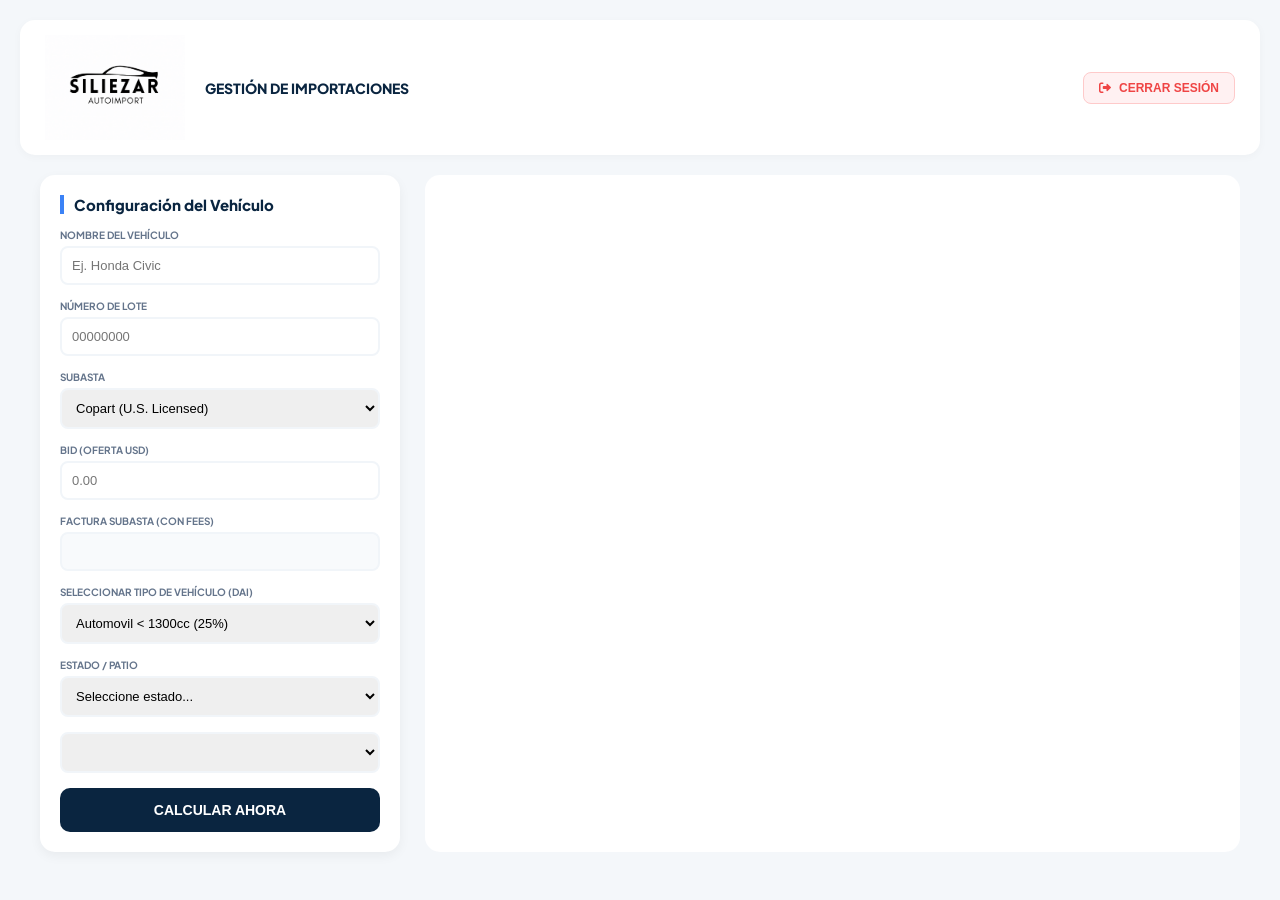
==== index.html @ 9f619083 "Add files via upload" ====
<!DOCTYPE html>
<html lang="es">
<head>
    <meta charset="UTF-8">
    <meta name="viewport" content="width=device-width, initial-scale=1.0">
    <title>Siliezar AutoImport | Sistema Pro</title>
    <link rel="stylesheet" href="https://cdnjs.cloudflare.com/ajax/libs/font-awesome/6.0.0/css/all.min.css">
    <link href="https://fonts.googleapis.com/css2?family=Plus+Jakarta+Sans:wght@400;600;700;800&display=swap" rel="stylesheet">
    
    <style>
        :root {
            --blue-larios: #0f4c81;
            --blue-dark: #0a2540;
            --accent: #3b82f6;
            --success: #2ecc71;
            --danger: #ef4444;
            --text-main: #1e293b;
            --bg-light: #f4f7fa;
        }

        body {
            font-family: 'Plus Jakarta Sans', sans-serif;
            background-color: var(--bg-light);
            color: var(--text-main);
            margin: 0; padding: 20px; font-size: 13px;
        }

        header {
            display: flex; justify-content: space-between; align-items: center;
            max-width: 1200px; margin: 0 auto 20px;
            background: white; padding: 15px 25px; border-radius: 15px;
            box-shadow: 0 2px 10px rgba(0,0,0,0.03);
        }
        
        .header-left { display: flex; align-items: center; gap: 20px; }
        .logo-img { width: 140px; }

        .btn-logout {
            background: #fff1f2; color: var(--danger); border: 1px solid #fecaca;
            padding: 8px 15px; border-radius: 8px; font-weight: 700;
            cursor: pointer; display: flex; align-items: center; gap: 8px;
            transition: all 0.3s; font-size: 12px;
        }
        .btn-logout:hover { background: var(--danger); color: white; }

        .main-layout {
            display: grid; grid-template-columns: 360px 1fr; gap: 25px;
            max-width: 1200px; margin: 0 auto;
        }

        .card {
            background: white; padding: 20px; border-radius: 15px;
            box-shadow: 0 4px 12px rgba(0,0,0,0.05);
        }

        .card-title {
            font-size: 15px; font-weight: 800; margin-bottom: 15px;
            color: var(--blue-dark); border-left: 4px solid var(--accent); padding-left: 10px;
        }

        label { font-weight: 700; font-size: 10px; color: #64748b; text-transform: uppercase; display: block; margin-bottom: 5px; }
        input, select {
            width: 100%; padding: 10px; margin-bottom: 15px;
            border: 2px solid #f1f5f9; border-radius: 8px; font-size: 13px;
            box-sizing: border-box; transition: 0.3s;
        }

        .btn-calc {
            width: 100%; background: var(--blue-dark); color: white; border: none;
            padding: 14px; border-radius: 10px; font-weight: 700; cursor: pointer; font-size: 14px;
        }

        .btn-pdf {
            width: 100%; background: white; border: 2px solid var(--accent);
            color: var(--accent); padding: 12px; border-radius: 10px;
            margin-top: 10px; font-weight: 700; display: none; cursor: pointer;
        }

        /* DISEÑO REPORTE PDF */
        #area-impresion { background: white; padding: 30px; border-radius: 15px; min-height: 600px; }
        .report-header { display: none; border-bottom: 2px solid var(--blue-dark); padding-bottom: 15px; margin-bottom: 20px; }
        
        .meta-grid {
            display: none; grid-template-columns: repeat(3, 1fr);
            background: #f8fafc; padding: 15px; border-radius: 10px;
            border: 1px solid #e2e8f0; margin-bottom: 20px;
        }
        .meta-item b { font-size: 9px; color: #64748b; text-transform: uppercase; display: block; }
        .meta-item span { font-weight: 700; color: var(--blue-dark); font-size: 14px; }

        .result-container { display: flex; gap: 20px; }

        .opt-card {
            flex: 1; border: 1px solid #e2e8f0; border-radius: 15px;
            overflow: hidden; background: white; display: flex; flex-direction: column;
        }
        .opt-header { background: var(--blue-dark); color: white; text-align: center; padding: 10px; font-weight: 800; font-size: 11px; }
        .opt-header.blue { background: var(--blue-larios); }

        .opt-cif { text-align: center; padding: 15px 5px; border-bottom: 1px solid #f1f5f9; }
        .opt-cif b { font-size: 26px; color: var(--blue-dark); display: block; margin-top: 5px; }

        .cat-tag { 
            font-size: 10px; font-weight: 800; color: #64748b; padding: 8px 15px; 
            background: #f1f5f9; text-transform: uppercase; display: flex; align-items: center; gap: 8px;
        }
        .item-row { display: flex; justify-content: space-between; padding: 6px 15px; border-bottom: 1px solid #f8fafc; font-size: 12px; }

        .total-section { 
            background: #f8fafc; padding: 20px 10px; text-align: center; margin-top: auto;
            border-top: 1px dashed #cbd5e1;
        }
        .total-value { color: var(--success); font-size: 32px; font-weight: 800; margin: 0; }

        .disclaimer { display: none; font-size: 10px; color: #64748b; text-align: center; margin-top: 25px; border-top: 1px solid #e2e8f0; padding-top: 15px; }

        @media print {
            header, .ui-input-section, .btn-pdf { display: none !important; }
            body { padding: 0; background: white !important; }
            .main-layout { display: block !important; }
            #area-impresion { padding: 0; border-radius: 0; box-shadow: none; }
            .report-header, .meta-grid, .disclaimer { display: grid !important; }
            .report-header { display: flex !important; justify-content: space-between; align-items: center; }
            .result-container { display: flex !important; flex-direction: row !important; gap: 15px; }
            .opt-card { border: 1px solid #cbd5e1 !important; height: auto !important; }
            .total-section { background: #f8fafc !important; -webkit-print-color-adjust: exact; }
        }
    </style>
</head>
<body>

    <header>
        <div class="header-left">
            <img src="imagenes/logo.png" class="logo-img">
            <div style="font-weight: 800; color: var(--blue-dark); font-size: 14px;">GESTIÓN DE IMPORTACIONES</div>
        </div>
        <button class="btn-logout" onclick="cerrarSesion()">
            <i class="fas fa-sign-out-alt"></i> CERRAR SESIÓN
        </button>
    </header>

    <div class="main-layout">
        <div class="ui-input-section">
            <div class="card">
                <div class="card-title">Configuración del Vehículo</div>
                
                <label>Nombre del Vehículo</label>
                <input type="text" id="vehiculo" placeholder="Ej. Honda Civic">

                <label>Número de Lote</label>
                <input type="text" id="lote" placeholder="00000000">

                <label>Subasta</label>
                <select id="casa_subasta" onchange="calcularFacturaAutomatica()">
                    <option value="iaai">IAAI</option>
                    <option value="copart" selected>Copart (U.S. Licensed)</option>
                </select>

                <label>Bid (Oferta USD)</label>
                <input type="number" id="bid_subasta" oninput="calcularFacturaAutomatica()" placeholder="0.00">

                <label>Factura Subasta (Con Fees)</label>
                <input type="number" id="factura" readonly style="background: #f8fafc; font-weight: 700; color: var(--accent);">

                <!-- SELECTOR CORREGIDO SEGÚN TU IMAGEN -->
                <label>Seleccionar Tipo de Vehículo (DAI)</label>
                <select id="tipo_dai">
                    <option value="0.25">Automovil < 1300cc (25%)</option>
                    <option value="0.25">Automovil > 1300cc (25%)</option>
                    <option value="0.30">Automovil > 2000cc (30%)</option>
                    <option value="0.30">Automovil > 2000cc AWD (30%)</option>
                    <option value="0.05">Pickups (5%)</option>
                    <option value="0.30">Vehiculo 4x4 (30%)</option>
                    <option value="0.01">Camiones 4-20T (1%)</option>
                    <option value="0.15">Moto < 250cc (15%)</option>
                    <option value="0.15">Moto > 250cc (15%)</option>
                </select>

                <label>Estado / Patio</label>
                <select id="estado" onchange="cargarPatios()"><option value="">Seleccione estado...</option></select>
                <select id="patio"></select>

                <button class="btn-calc" onclick="generarReporte()">CALCULAR AHORA</button>
                <button id="btnPdf" class="btn-pdf" onclick="window.print()">
                    <i class="fas fa-file-pdf"></i> GENERAR PDF
                </button>
            </div>
        </div>

        <div id="area-impresion">
            <div class="report-header">
                <div>
                    <h2 style="margin:0; color:var(--blue-dark);">PRESUPUESTO DE IMPORTACIÓN</h2>
                    <span style="color:var(--accent); font-weight:800;">Siliezar AutoImport El Salvador</span>
                </div>
                <img src="imagenes/logo.png" style="width:120px;">
            </div>

            <div id="meta-info" class="meta-grid">
                <div class="meta-item"><b>Vehículo</b><span id="res-vehiculo"></span></div>
                <div class="meta-item"><b>Lote</b><span id="res-lote"></span></div>
                <div class="meta-item"><b>Fecha</b><span id="res-fecha"></span></div>
            </div>

            <div id="pdf-columnas" class="result-container"></div>

            <div id="disclaimer-text" class="disclaimer">
                * Los cálculos son proyecciones sujetas a cambios en aduana.
            </div>
        </div>
    </div>

    <script src="iaa.js"></script>
    <script src="copart.js"></script>
    <script src="matus.js"></script>
    <script src="ptp.js"></script>

    <script>
        function cerrarSesion() {
            if(confirm("¿Cerrar sesión?")) {
                localStorage.clear();
                sessionStorage.clear();
                window.location.href = "login.html"; 
            }
        }

        function calcularFacturaAutomatica() {
            const bidVal = parseFloat(document.getElementById("bid_subasta").value);
            const casa = document.getElementById("casa_subasta").value;
            const inputFactura = document.getElementById("factura");
            if (!isNaN(bidVal) && bidVal > 0) {
                let fees = (casa === "iaai") ? calcularFeesIAA(bidVal) : calcularFeesCopart(bidVal);
                inputFactura.value = (bidVal + fees).toFixed(2);
            } else { inputFactura.value = ""; }
        }

        window.onload = function() {
            const sEstado = document.getElementById("estado");
            if (typeof gruasMatus !== 'undefined') {
                Object.keys(gruasMatus).sort().forEach(est => {
                    const opt = document.createElement("option");
                    opt.value = est; opt.textContent = est.replace(/_/g, " ");
                    sEstado.appendChild(opt);
                });
            }
        };

        function cargarPatios() {
            const est = document.getElementById("estado").value;
            const sPatio = document.getElementById("patio");
            sPatio.innerHTML = "";
            if (gruasMatus[est]) {
                gruasMatus[est].forEach(p => {
                    const opt = document.createElement("option");
                    opt.value = p.precio; opt.textContent = p.ciudad;
                    sPatio.appendChild(opt);
                });
            }
        }

        function generarReporte() {
            const facturaVal = parseFloat(document.getElementById("factura").value) || 0;
            const gruaVal = parseFloat(document.getElementById("patio").value) || 0;
            const daiPorc = parseFloat(document.getElementById("tipo_dai").value);
            
            if (facturaVal <= 0) return alert("Ingrese el BID para continuar.");

            const flete = 955.00;
            const tramitador = 100.00;
            const docBL = 20.00;
            const pagoPuerto = 43.00;

            const valorCIF = facturaVal + flete + gruaVal; 
            const dai = valorCIF * daiPorc;
            const iva = (valorCIF + dai) * 0.13;
            const matricula = valorCIF * 0.057;
            const totalFinal = valorCIF + dai + iva + matricula + tramitador + docBL + pagoPuerto;

            document.getElementById("res-vehiculo").textContent = document.getElementById("vehiculo").value || "Vehículo";
            document.getElementById("res-lote").textContent = document.getElementById("lote").value || "N/A";
            document.getElementById("res-fecha").textContent = new Date().toLocaleDateString();
            document.getElementById("meta-info").style.display = "grid";

            const crearTarjeta = (titulo, color, rec) => `
                <div class="opt-card">
                    <div class="opt-header ${color}">${titulo} ${rec ? '★ RECOMENDADO' : ''}</div>
                    <div class="opt-cif"><span>VALOR CIF ADUANA:</span><b>$${valorCIF.toLocaleString(undefined,{minimumFractionDigits:2})}</b></div>
                    <div class="cat-tag"><i class="fas fa-truck"></i> LOGÍSTICA</div>
                    <div class="item-row"><span>Flete Marítimo:</span><b>$${flete.toFixed(2)}</b></div>
                    <div class="item-row"><span>Grúa Interna:</span><b>$${gruaVal.toFixed(2)}</b></div>
                    <div class="cat-tag"><i class="fas fa-university"></i> IMPUESTOS ADUANA</div>
                    <div class="item-row"><span>DAI (${(daiPorc*100).toFixed(0)}%):</span><b>$${dai.toFixed(2)}</b></div>
                    <div class="item-row"><span>IVA (13%):</span><b>$${iva.toFixed(2)}</b></div>
                    <div class="item-row"><span>Matrícula (5.7%):</span><b>$${matricula.toFixed(2)}</b></div>
                    <div class="cat-tag"><i class="fas fa-wallet"></i> OTROS GASTOS</div>
                    <div class="item-row"><span>Tramitador:</span><b>$${tramitador.toFixed(2)}</b></div>
                    <div class="item-row"><span>Documentación BL:</span><b>$${docBL.toFixed(2)}</b></div>
                    <div class="item-row"><span>Pago Puerto (PE):</span><b>$${pagoPuerto.toFixed(2)}</b></div>
                    <div class="total-section">
                        <span style="font-size:9px; font-weight:800; color:#64748b;">TOTAL PUESTO EN ADUANA</span>
                        <h2 class="total-value">$${totalFinal.toLocaleString(undefined,{minimumFractionDigits:2})}</h2>
                    </div>
                </div>`;

            document.getElementById("pdf-columnas").innerHTML = crearTarjeta("OPCIÓN A", "", true) + crearTarjeta("OPCIÓN B", "blue", false);
            document.getElementById("btnPdf").style.display = "block";
            document.getElementById("disclaimer-text").style.display = "block";
        }
    </script>
</body>
</html>
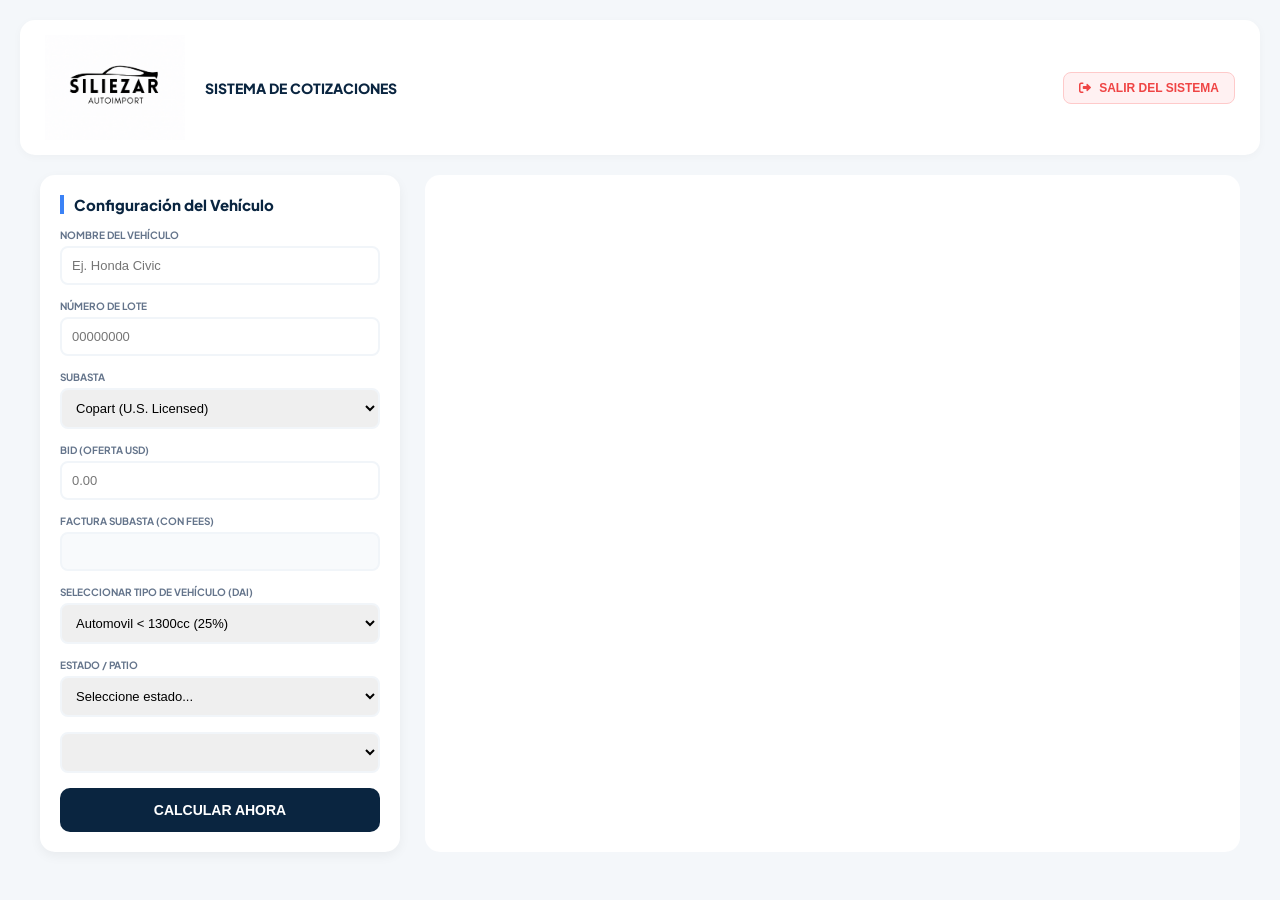
==== commit aa149539: "Add files via upload" ====
--- a/index.html
+++ b/index.html
@@ -1,311 +1,326 @@
-<!DOCTYPE html>
-<html lang="es">
-<head>
-    <meta charset="UTF-8">
-    <meta name="viewport" content="width=device-width, initial-scale=1.0">
-    <title>Siliezar AutoImport | Sistema Pro</title>
-    <link rel="stylesheet" href="https://cdnjs.cloudflare.com/ajax/libs/font-awesome/6.0.0/css/all.min.css">
-    <link href="https://fonts.googleapis.com/css2?family=Plus+Jakarta+Sans:wght@400;600;700;800&display=swap" rel="stylesheet">
-    
-    <style>
-        :root {
-            --blue-larios: #0f4c81;
-            --blue-dark: #0a2540;
-            --accent: #3b82f6;
-            --success: #2ecc71;
-            --danger: #ef4444;
-            --text-main: #1e293b;
-            --bg-light: #f4f7fa;
-        }
-
-        body {
-            font-family: 'Plus Jakarta Sans', sans-serif;
-            background-color: var(--bg-light);
-            color: var(--text-main);
-            margin: 0; padding: 20px; font-size: 13px;
-        }
-
-        header {
-            display: flex; justify-content: space-between; align-items: center;
-            max-width: 1200px; margin: 0 auto 20px;
-            background: white; padding: 15px 25px; border-radius: 15px;
-            box-shadow: 0 2px 10px rgba(0,0,0,0.03);
-        }
+    <!DOCTYPE html>
+    <html lang="es">
+    <head>
+        <meta charset="UTF-8">
+        <meta name="viewport" content="width=device-width, initial-scale=1.0">
+        <title>Siliezar AutoImport | Sistema Pro</title>
+        <link rel="stylesheet" href="https://cdnjs.cloudflare.com/ajax/libs/font-awesome/6.0.0/css/all.min.css">
+        <link href="https://fonts.googleapis.com/css2?family=Plus+Jakarta+Sans:wght@400;600;700;800&display=swap" rel="stylesheet">
         
-        .header-left { display: flex; align-items: center; gap: 20px; }
-        .logo-img { width: 140px; }
-
-        .btn-logout {
-            background: #fff1f2; color: var(--danger); border: 1px solid #fecaca;
-            padding: 8px 15px; border-radius: 8px; font-weight: 700;
-            cursor: pointer; display: flex; align-items: center; gap: 8px;
-            transition: all 0.3s; font-size: 12px;
-        }
-        .btn-logout:hover { background: var(--danger); color: white; }
-
-        .main-layout {
-            display: grid; grid-template-columns: 360px 1fr; gap: 25px;
-            max-width: 1200px; margin: 0 auto;
-        }
-
-        .card {
-            background: white; padding: 20px; border-radius: 15px;
-            box-shadow: 0 4px 12px rgba(0,0,0,0.05);
-        }
-
-        .card-title {
-            font-size: 15px; font-weight: 800; margin-bottom: 15px;
-            color: var(--blue-dark); border-left: 4px solid var(--accent); padding-left: 10px;
-        }
-
-        label { font-weight: 700; font-size: 10px; color: #64748b; text-transform: uppercase; display: block; margin-bottom: 5px; }
-        input, select {
-            width: 100%; padding: 10px; margin-bottom: 15px;
-            border: 2px solid #f1f5f9; border-radius: 8px; font-size: 13px;
-            box-sizing: border-box; transition: 0.3s;
-        }
-
-        .btn-calc {
-            width: 100%; background: var(--blue-dark); color: white; border: none;
-            padding: 14px; border-radius: 10px; font-weight: 700; cursor: pointer; font-size: 14px;
-        }
-
-        .btn-pdf {
-            width: 100%; background: white; border: 2px solid var(--accent);
-            color: var(--accent); padding: 12px; border-radius: 10px;
-            margin-top: 10px; font-weight: 700; display: none; cursor: pointer;
-        }
-
-        /* DISEÑO REPORTE PDF */
-        #area-impresion { background: white; padding: 30px; border-radius: 15px; min-height: 600px; }
-        .report-header { display: none; border-bottom: 2px solid var(--blue-dark); padding-bottom: 15px; margin-bottom: 20px; }
-        
-        .meta-grid {
-            display: none; grid-template-columns: repeat(3, 1fr);
-            background: #f8fafc; padding: 15px; border-radius: 10px;
-            border: 1px solid #e2e8f0; margin-bottom: 20px;
-        }
-        .meta-item b { font-size: 9px; color: #64748b; text-transform: uppercase; display: block; }
-        .meta-item span { font-weight: 700; color: var(--blue-dark); font-size: 14px; }
-
-        .result-container { display: flex; gap: 20px; }
-
-        .opt-card {
-            flex: 1; border: 1px solid #e2e8f0; border-radius: 15px;
-            overflow: hidden; background: white; display: flex; flex-direction: column;
-        }
-        .opt-header { background: var(--blue-dark); color: white; text-align: center; padding: 10px; font-weight: 800; font-size: 11px; }
-        .opt-header.blue { background: var(--blue-larios); }
-
-        .opt-cif { text-align: center; padding: 15px 5px; border-bottom: 1px solid #f1f5f9; }
-        .opt-cif b { font-size: 26px; color: var(--blue-dark); display: block; margin-top: 5px; }
-
-        .cat-tag { 
-            font-size: 10px; font-weight: 800; color: #64748b; padding: 8px 15px; 
-            background: #f1f5f9; text-transform: uppercase; display: flex; align-items: center; gap: 8px;
-        }
-        .item-row { display: flex; justify-content: space-between; padding: 6px 15px; border-bottom: 1px solid #f8fafc; font-size: 12px; }
-
-        .total-section { 
-            background: #f8fafc; padding: 20px 10px; text-align: center; margin-top: auto;
-            border-top: 1px dashed #cbd5e1;
-        }
-        .total-value { color: var(--success); font-size: 32px; font-weight: 800; margin: 0; }
-
-        .disclaimer { display: none; font-size: 10px; color: #64748b; text-align: center; margin-top: 25px; border-top: 1px solid #e2e8f0; padding-top: 15px; }
-
-        @media print {
-            header, .ui-input-section, .btn-pdf { display: none !important; }
-            body { padding: 0; background: white !important; }
-            .main-layout { display: block !important; }
-            #area-impresion { padding: 0; border-radius: 0; box-shadow: none; }
-            .report-header, .meta-grid, .disclaimer { display: grid !important; }
-            .report-header { display: flex !important; justify-content: space-between; align-items: center; }
-            .result-container { display: flex !important; flex-direction: row !important; gap: 15px; }
-            .opt-card { border: 1px solid #cbd5e1 !important; height: auto !important; }
-            .total-section { background: #f8fafc !important; -webkit-print-color-adjust: exact; }
-        }
-    </style>
-</head>
-<body>
-
-    <header>
-        <div class="header-left">
-            <img src="imagenes/logo.png" class="logo-img">
-            <div style="font-weight: 800; color: var(--blue-dark); font-size: 14px;">GESTIÓN DE IMPORTACIONES</div>
-        </div>
-        <button class="btn-logout" onclick="cerrarSesion()">
-            <i class="fas fa-sign-out-alt"></i> CERRAR SESIÓN
-        </button>
-    </header>
-
-    <div class="main-layout">
-        <div class="ui-input-section">
-            <div class="card">
-                <div class="card-title">Configuración del Vehículo</div>
-                
-                <label>Nombre del Vehículo</label>
-                <input type="text" id="vehiculo" placeholder="Ej. Honda Civic">
-
-                <label>Número de Lote</label>
-                <input type="text" id="lote" placeholder="00000000">
-
-                <label>Subasta</label>
-                <select id="casa_subasta" onchange="calcularFacturaAutomatica()">
-                    <option value="iaai">IAAI</option>
-                    <option value="copart" selected>Copart (U.S. Licensed)</option>
-                </select>
-
-                <label>Bid (Oferta USD)</label>
-                <input type="number" id="bid_subasta" oninput="calcularFacturaAutomatica()" placeholder="0.00">
-
-                <label>Factura Subasta (Con Fees)</label>
-                <input type="number" id="factura" readonly style="background: #f8fafc; font-weight: 700; color: var(--accent);">
-
-                <!-- SELECTOR CORREGIDO SEGÚN TU IMAGEN -->
-                <label>Seleccionar Tipo de Vehículo (DAI)</label>
-                <select id="tipo_dai">
-                    <option value="0.25">Automovil < 1300cc (25%)</option>
-                    <option value="0.25">Automovil > 1300cc (25%)</option>
-                    <option value="0.30">Automovil > 2000cc (30%)</option>
-                    <option value="0.30">Automovil > 2000cc AWD (30%)</option>
-                    <option value="0.05">Pickups (5%)</option>
-                    <option value="0.30">Vehiculo 4x4 (30%)</option>
-                    <option value="0.01">Camiones 4-20T (1%)</option>
-                    <option value="0.15">Moto < 250cc (15%)</option>
-                    <option value="0.15">Moto > 250cc (15%)</option>
-                </select>
-
-                <label>Estado / Patio</label>
-                <select id="estado" onchange="cargarPatios()"><option value="">Seleccione estado...</option></select>
-                <select id="patio"></select>
-
-                <button class="btn-calc" onclick="generarReporte()">CALCULAR AHORA</button>
-                <button id="btnPdf" class="btn-pdf" onclick="window.print()">
-                    <i class="fas fa-file-pdf"></i> GENERAR PDF
-                </button>
+        <style>
+            :root {
+                --blue-larios: #0f4c81;
+                --blue-dark: #0a2540;
+                --accent: #3b82f6;
+                --success: #2ecc71;
+                --danger: #ef4444;
+                --text-main: #1e293b;
+                --bg-light: #f4f7fa;
+            }
+
+            /* Animación de salida */
+            .fade-out {
+                opacity: 0;
+                transition: opacity 0.5s ease;
+                pointer-events: none;
+            }
+
+            body {
+                font-family: 'Plus Jakarta Sans', sans-serif;
+                background-color: var(--bg-light);
+                color: var(--text-main);
+                margin: 0; padding: 20px; font-size: 13px;
+                opacity: 1;
+                transition: opacity 0.4s ease;
+            }
+
+            header {
+                display: flex; justify-content: space-between; align-items: center;
+                max-width: 1200px; margin: 0 auto 20px;
+                background: white; padding: 15px 25px; border-radius: 15px;
+                box-shadow: 0 2px 10px rgba(0,0,0,0.03);
+            }
+            
+            .header-left { display: flex; align-items: center; gap: 20px; }
+            .logo-img { width: 140px; }
+
+            .btn-logout {
+                background: #fff1f2; color: var(--danger); border: 1px solid #fecaca;
+                padding: 8px 15px; border-radius: 8px; font-weight: 700;
+                cursor: pointer; display: flex; align-items: center; gap: 8px;
+                transition: all 0.3s; font-size: 12px;
+            }
+            .btn-logout:hover { background: var(--danger); color: white; transform: translateY(-1px); }
+
+            .main-layout {
+                display: grid; grid-template-columns: 360px 1fr; gap: 25px;
+                max-width: 1200px; margin: 0 auto;
+            }
+
+            .card {
+                background: white; padding: 20px; border-radius: 15px;
+                box-shadow: 0 4px 12px rgba(0,0,0,0.05);
+            }
+
+            .card-title {
+                font-size: 15px; font-weight: 800; margin-bottom: 15px;
+                color: var(--blue-dark); border-left: 4px solid var(--accent); padding-left: 10px;
+            }
+
+            label { font-weight: 700; font-size: 10px; color: #64748b; text-transform: uppercase; display: block; margin-bottom: 5px; }
+            input, select {
+                width: 100%; padding: 10px; margin-bottom: 15px;
+                border: 2px solid #f1f5f9; border-radius: 8px; font-size: 13px;
+                box-sizing: border-box; transition: 0.3s;
+            }
+
+            .btn-calc {
+                width: 100%; background: var(--blue-dark); color: white; border: none;
+                padding: 14px; border-radius: 10px; font-weight: 700; cursor: pointer; font-size: 14px;
+            }
+
+            .btn-pdf {
+                width: 100%; background: white; border: 2px solid var(--accent);
+                color: var(--accent); padding: 12px; border-radius: 10px;
+                margin-top: 10px; font-weight: 700; display: none; cursor: pointer;
+            }
+
+            /* DISEÑO REPORTE PDF */
+            #area-impresion { background: white; padding: 30px; border-radius: 15px; min-height: 600px; }
+            .report-header { display: none; border-bottom: 2px solid var(--blue-dark); padding-bottom: 15px; margin-bottom: 20px; }
+            
+            .meta-grid {
+                display: none; grid-template-columns: repeat(3, 1fr);
+                background: #f8fafc; padding: 15px; border-radius: 10px;
+                border: 1px solid #e2e8f0; margin-bottom: 20px;
+            }
+            .meta-item b { font-size: 9px; color: #64748b; text-transform: uppercase; display: block; }
+            .meta-item span { font-weight: 700; color: var(--blue-dark); font-size: 14px; }
+
+            .result-container { display: flex; gap: 20px; }
+
+            .opt-card {
+                flex: 1; border: 1px solid #e2e8f0; border-radius: 15px;
+                overflow: hidden; background: white; display: flex; flex-direction: column;
+            }
+            .opt-header { background: var(--blue-dark); color: white; text-align: center; padding: 10px; font-weight: 800; font-size: 11px; }
+            .opt-header.blue { background: var(--blue-larios); }
+
+            .opt-cif { text-align: center; padding: 15px 5px; border-bottom: 1px solid #f1f5f9; }
+            .opt-cif b { font-size: 26px; color: var(--blue-dark); display: block; margin-top: 5px; }
+
+            .cat-tag { 
+                font-size: 10px; font-weight: 800; color: #64748b; padding: 8px 15px; 
+                background: #f1f5f9; text-transform: uppercase; display: flex; align-items: center; gap: 8px;
+            }
+            .item-row { display: flex; justify-content: space-between; padding: 6px 15px; border-bottom: 1px solid #f8fafc; font-size: 12px; }
+
+            .total-section { 
+                background: #f8fafc; padding: 20px 10px; text-align: center; margin-top: auto;
+                border-top: 1px dashed #cbd5e1;
+            }
+            .total-value { color: var(--success); font-size: 32px; font-weight: 800; margin: 0; }
+
+            .disclaimer { display: none; font-size: 10px; color: #64748b; text-align: center; margin-top: 25px; border-top: 1px solid #e2e8f0; padding-top: 15px; }
+
+            @media print {
+                header, .ui-input-section, .btn-pdf { display: none !important; }
+                body { padding: 0; background: white !important; }
+                .main-layout { display: block !important; }
+                #area-impresion { padding: 0; border-radius: 0; box-shadow: none; }
+                .report-header, .meta-grid, .disclaimer { display: grid !important; }
+                .report-header { display: flex !important; justify-content: space-between; align-items: center; }
+                .result-container { display: flex !important; flex-direction: row !important; gap: 15px; }
+                .opt-card { border: 1px solid #cbd5e1 !important; height: auto !important; }
+                .total-section { background: #f8fafc !important; -webkit-print-color-adjust: exact; }
+            }
+        </style>
+    </head>
+    <body>
+
+        <header id="main-header">
+            <div class="header-left">
+                <img src="imagenes/logo.png" class="logo-img">
+                <div style="font-weight: 800; color: var(--blue-dark); font-size: 14px;">SISTEMA DE COTIZACIONES</div>
+            </div>
+            <button class="btn-logout" onclick="cerrarSesion()">
+                <i class="fas fa-sign-out-alt"></i> SALIR DEL SISTEMA
+            </button>
+        </header>
+
+        <div class="main-layout" id="main-content">
+            <div class="ui-input-section">
+                <div class="card">
+                    <div class="card-title">Configuración del Vehículo</div>
+                    
+                    <label>Nombre del Vehículo</label>
+                    <input type="text" id="vehiculo" placeholder="Ej. Honda Civic">
+
+                    <label>Número de Lote</label>
+                    <input type="text" id="lote" placeholder="00000000">
+
+                    <label>Subasta</label>
+                    <select id="casa_subasta" onchange="calcularFacturaAutomatica()">
+                        <option value="iaai">IAAI</option>
+                        <option value="copart" selected>Copart (U.S. Licensed)</option>
+                    </select>
+
+                    <label>Bid (Oferta USD)</label>
+                    <input type="number" id="bid_subasta" oninput="calcularFacturaAutomatica()" placeholder="0.00">
+
+                    <label>Factura Subasta (Con Fees)</label>
+                    <input type="number" id="factura" readonly style="background: #f8fafc; font-weight: 700; color: var(--accent);">
+
+                    <label>Seleccionar Tipo de Vehículo (DAI)</label>
+                    <select id="tipo_dai">
+                        <option value="0.25">Automovil < 1300cc (25%)</option>
+                        <option value="0.25">Automovil > 1300cc (25%)</option>
+                        <option value="0.30">Automovil > 2000cc (30%)</option>
+                        <option value="0.30">Automovil > 2000cc AWD (30%)</option>
+                        <option value="0.05">Pickups (5%)</option>
+                        <option value="0.30">Vehiculo 4x4 (30%)</option>
+                        <option value="0.01">Camiones 4-20T (1%)</option>
+                        <option value="0.15">Moto < 250cc (15%)</option>
+                        <option value="0.15">Moto > 250cc (15%)</option>
+                    </select>
+
+                    <label>Estado / Patio</label>
+                    <select id="estado" onchange="cargarPatios()"><option value="">Seleccione estado...</option></select>
+                    <select id="patio"></select>
+
+                    <button class="btn-calc" onclick="generarReporte()">CALCULAR AHORA</button>
+                    <button id="btnPdf" class="btn-pdf" onclick="window.print()">
+                        <i class="fas fa-file-pdf"></i> GENERAR PDF
+                    </button>
+                </div>
+            </div>
+
+            <div id="area-impresion">
+                <div class="report-header">
+                    <div>
+                        <h2 style="margin:0; color:var(--blue-dark);">PRESUPUESTO DE IMPORTACIÓN</h2>
+                        <span style="color:var(--accent); font-weight:800;">Siliezar AutoImport El Salvador</span>
+                    </div>
+                    <img src="imagenes/logo.png" style="width:120px;">
+                </div>
+
+                <div id="meta-info" class="meta-grid">
+                    <div class="meta-item"><b>Vehículo</b><span id="res-vehiculo"></span></div>
+                    <div class="meta-item"><b>Lote</b><span id="res-lote"></span></div>
+                    <div class="meta-item"><b>Fecha</b><span id="res-fecha"></span></div>
+                </div>
+
+                <div id="pdf-columnas" class="result-container"></div>
+
+                <div id="disclaimer-text" class="disclaimer">
+                    * Los cálculos son proyecciones basadas en su imagen de referencia (DAI corregido).
+                </div>
             </div>
         </div>
 
-        <div id="area-impresion">
-            <div class="report-header">
-                <div>
-                    <h2 style="margin:0; color:var(--blue-dark);">PRESUPUESTO DE IMPORTACIÓN</h2>
-                    <span style="color:var(--accent); font-weight:800;">Siliezar AutoImport El Salvador</span>
-                </div>
-                <img src="imagenes/logo.png" style="width:120px;">
-            </div>
-
-            <div id="meta-info" class="meta-grid">
-                <div class="meta-item"><b>Vehículo</b><span id="res-vehiculo"></span></div>
-                <div class="meta-item"><b>Lote</b><span id="res-lote"></span></div>
-                <div class="meta-item"><b>Fecha</b><span id="res-fecha"></span></div>
-            </div>
-
-            <div id="pdf-columnas" class="result-container"></div>
-
-            <div id="disclaimer-text" class="disclaimer">
-                * Los cálculos son proyecciones sujetas a cambios en aduana.
-            </div>
-        </div>
-    </div>
-
-    <script src="iaa.js"></script>
-    <script src="copart.js"></script>
-    <script src="matus.js"></script>
-    <script src="ptp.js"></script>
-
-    <script>
-        function cerrarSesion() {
-            if(confirm("¿Cerrar sesión?")) {
+        <script src="iaa.js"></script>
+        <script src="copart.js"></script>
+        <script src="matus.js"></script>
+        <script src="ptp.js"></script>
+
+        <script>
+            // Función de salida rápida con animación
+            function cerrarSesion() {
+                // 1. Efecto visual de desvanecimiento
+                document.body.classList.add('fade-out');
+
+                // 2. Limpieza de datos
                 localStorage.clear();
                 sessionStorage.clear();
-                window.location.href = "login.html"; 
-            }
-        }
-
-        function calcularFacturaAutomatica() {
-            const bidVal = parseFloat(document.getElementById("bid_subasta").value);
-            const casa = document.getElementById("casa_subasta").value;
-            const inputFactura = document.getElementById("factura");
-            if (!isNaN(bidVal) && bidVal > 0) {
-                let fees = (casa === "iaai") ? calcularFeesIAA(bidVal) : calcularFeesCopart(bidVal);
-                inputFactura.value = (bidVal + fees).toFixed(2);
-            } else { inputFactura.value = ""; }
-        }
-
-        window.onload = function() {
-            const sEstado = document.getElementById("estado");
-            if (typeof gruasMatus !== 'undefined') {
-                Object.keys(gruasMatus).sort().forEach(est => {
-                    const opt = document.createElement("option");
-                    opt.value = est; opt.textContent = est.replace(/_/g, " ");
-                    sEstado.appendChild(opt);
-                });
-            }
-        };
-
-        function cargarPatios() {
-            const est = document.getElementById("estado").value;
-            const sPatio = document.getElementById("patio");
-            sPatio.innerHTML = "";
-            if (gruasMatus[est]) {
-                gruasMatus[est].forEach(p => {
-                    const opt = document.createElement("option");
-                    opt.value = p.precio; opt.textContent = p.ciudad;
-                    sPatio.appendChild(opt);
-                });
-            }
-        }
-
-        function generarReporte() {
-            const facturaVal = parseFloat(document.getElementById("factura").value) || 0;
-            const gruaVal = parseFloat(document.getElementById("patio").value) || 0;
-            const daiPorc = parseFloat(document.getElementById("tipo_dai").value);
-            
-            if (facturaVal <= 0) return alert("Ingrese el BID para continuar.");
-
-            const flete = 955.00;
-            const tramitador = 100.00;
-            const docBL = 20.00;
-            const pagoPuerto = 43.00;
-
-            const valorCIF = facturaVal + flete + gruaVal; 
-            const dai = valorCIF * daiPorc;
-            const iva = (valorCIF + dai) * 0.13;
-            const matricula = valorCIF * 0.057;
-            const totalFinal = valorCIF + dai + iva + matricula + tramitador + docBL + pagoPuerto;
-
-            document.getElementById("res-vehiculo").textContent = document.getElementById("vehiculo").value || "Vehículo";
-            document.getElementById("res-lote").textContent = document.getElementById("lote").value || "N/A";
-            document.getElementById("res-fecha").textContent = new Date().toLocaleDateString();
-            document.getElementById("meta-info").style.display = "grid";
-
-            const crearTarjeta = (titulo, color, rec) => `
-                <div class="opt-card">
-                    <div class="opt-header ${color}">${titulo} ${rec ? '★ RECOMENDADO' : ''}</div>
-                    <div class="opt-cif"><span>VALOR CIF ADUANA:</span><b>$${valorCIF.toLocaleString(undefined,{minimumFractionDigits:2})}</b></div>
-                    <div class="cat-tag"><i class="fas fa-truck"></i> LOGÍSTICA</div>
-                    <div class="item-row"><span>Flete Marítimo:</span><b>$${flete.toFixed(2)}</b></div>
-                    <div class="item-row"><span>Grúa Interna:</span><b>$${gruaVal.toFixed(2)}</b></div>
-                    <div class="cat-tag"><i class="fas fa-university"></i> IMPUESTOS ADUANA</div>
-                    <div class="item-row"><span>DAI (${(daiPorc*100).toFixed(0)}%):</span><b>$${dai.toFixed(2)}</b></div>
-                    <div class="item-row"><span>IVA (13%):</span><b>$${iva.toFixed(2)}</b></div>
-                    <div class="item-row"><span>Matrícula (5.7%):</span><b>$${matricula.toFixed(2)}</b></div>
-                    <div class="cat-tag"><i class="fas fa-wallet"></i> OTROS GASTOS</div>
-                    <div class="item-row"><span>Tramitador:</span><b>$${tramitador.toFixed(2)}</b></div>
-                    <div class="item-row"><span>Documentación BL:</span><b>$${docBL.toFixed(2)}</b></div>
-                    <div class="item-row"><span>Pago Puerto (PE):</span><b>$${pagoPuerto.toFixed(2)}</b></div>
-                    <div class="total-section">
-                        <span style="font-size:9px; font-weight:800; color:#64748b;">TOTAL PUESTO EN ADUANA</span>
-                        <h2 class="total-value">$${totalFinal.toLocaleString(undefined,{minimumFractionDigits:2})}</h2>
-                    </div>
-                </div>`;
-
-            document.getElementById("pdf-columnas").innerHTML = crearTarjeta("OPCIÓN A", "", true) + crearTarjeta("OPCIÓN B", "blue", false);
-            document.getElementById("btnPdf").style.display = "block";
-            document.getElementById("disclaimer-text").style.display = "block";
-        }
-    </script>
-</body>
-</html>+
+                // 3. Redirección tras la animación (500ms)
+                setTimeout(() => {
+                    window.location.href = "login.html"; 
+                }, 500);
+            }
+
+            function calcularFacturaAutomatica() {
+                const bidVal = parseFloat(document.getElementById("bid_subasta").value);
+                const casa = document.getElementById("casa_subasta").value;
+                const inputFactura = document.getElementById("factura");
+                if (!isNaN(bidVal) && bidVal > 0) {
+                    let fees = (casa === "iaai") ? calcularFeesIAA(bidVal) : calcularFeesCopart(bidVal);
+                    inputFactura.value = (bidVal + fees).toFixed(2);
+                } else { inputFactura.value = ""; }
+            }
+
+            window.onload = function() {
+                const sEstado = document.getElementById("estado");
+                if (typeof gruasMatus !== 'undefined') {
+                    Object.keys(gruasMatus).sort().forEach(est => {
+                        const opt = document.createElement("option");
+                        opt.value = est; opt.textContent = est.replace(/_/g, " ");
+                        sEstado.appendChild(opt);
+                    });
+                }
+            };
+
+            function cargarPatios() {
+                const est = document.getElementById("estado").value;
+                const sPatio = document.getElementById("patio");
+                sPatio.innerHTML = "";
+                if (gruasMatus[est]) {
+                    gruasMatus[est].forEach(p => {
+                        const opt = document.createElement("option");
+                        opt.value = p.precio; opt.textContent = p.ciudad;
+                        sPatio.appendChild(opt);
+                    });
+                }
+            }
+
+            function generarReporte() {
+                const facturaVal = parseFloat(document.getElementById("factura").value) || 0;
+                const gruaVal = parseFloat(document.getElementById("patio").value) || 0;
+                const daiPorc = parseFloat(document.getElementById("tipo_dai").value);
+                
+                if (facturaVal <= 0) return alert("Ingrese el BID.");
+
+                const flete = 955.00;
+                const tramitador = 100.00;
+                const docBL = 20.00;
+                const pagoPuerto = 43.00;
+
+                const valorCIF = facturaVal + flete + gruaVal; 
+                const dai = valorCIF * daiPorc;
+                const iva = (valorCIF + dai) * 0.13;
+                const matricula = valorCIF * 0.057;
+                const totalFinal = valorCIF + dai + iva + matricula + tramitador + docBL + pagoPuerto;
+
+                document.getElementById("res-vehiculo").textContent = document.getElementById("vehiculo").value || "Vehículo";
+                document.getElementById("res-lote").textContent = document.getElementById("lote").value || "N/A";
+                document.getElementById("res-fecha").textContent = new Date().toLocaleDateString();
+                document.getElementById("meta-info").style.display = "grid";
+
+                const crearTarjeta = (titulo, color, rec) => `
+                    <div class="opt-card">
+                        <div class="opt-header ${color}">${titulo} ${rec ? '★ RECOMENDADO' : ''}</div>
+                        <div class="opt-cif"><span>VALOR CIF ADUANA:</span><b>$${valorCIF.toLocaleString(undefined,{minimumFractionDigits:2})}</b></div>
+                        <div class="cat-tag"><i class="fas fa-truck"></i> LOGÍSTICA</div>
+                        <div class="item-row"><span>Flete Marítimo:</span><b>$${flete.toFixed(2)}</b></div>
+                        <div class="item-row"><span>Grúa Interna:</span><b>$${gruaVal.toFixed(2)}</b></div>
+                        <div class="cat-tag"><i class="fas fa-university"></i> IMPUESTOS ADUANA</div>
+                        <div class="item-row"><span>DAI (${(daiPorc*100).toFixed(0)}%):</span><b>$${dai.toFixed(2)}</b></div>
+                        <div class="item-row"><span>IVA (13%):</span><b>$${iva.toFixed(2)}</b></div>
+                        <div class="item-row"><span>Matrícula (5.7%):</span><b>$${matricula.toFixed(2)}</b></div>
+                        <div class="cat-tag"><i class="fas fa-wallet"></i> OTROS GASTOS</div>
+                        <div class="item-row"><span>Tramitador:</span><b>$${tramitador.toFixed(2)}</b></div>
+                        <div class="item-row"><span>Documentación BL:</span><b>$${docBL.toFixed(2)}</b></div>
+                        <div class="item-row"><span>Pago Puerto (PE):</span><b>$${pagoPuerto.toFixed(2)}</b></div>
+                        <div class="total-section">
+                            <span style="font-size:9px; font-weight:800; color:#64748b;">TOTAL PUESTO EN ADUANA</span>
+                            <h2 class="total-value">$${totalFinal.toLocaleString(undefined,{minimumFractionDigits:2})}</h2>
+                        </div>
+                    </div>`;
+
+                document.getElementById("pdf-columnas").innerHTML = crearTarjeta("OPCIÓN A", "", true) + crearTarjeta("OPCIÓN B", "blue", false);
+                document.getElementById("btnPdf").style.display = "block";
+                document.getElementById("disclaimer-text").style.display = "block";
+            }
+        </script>
+    </body>
+    </html>
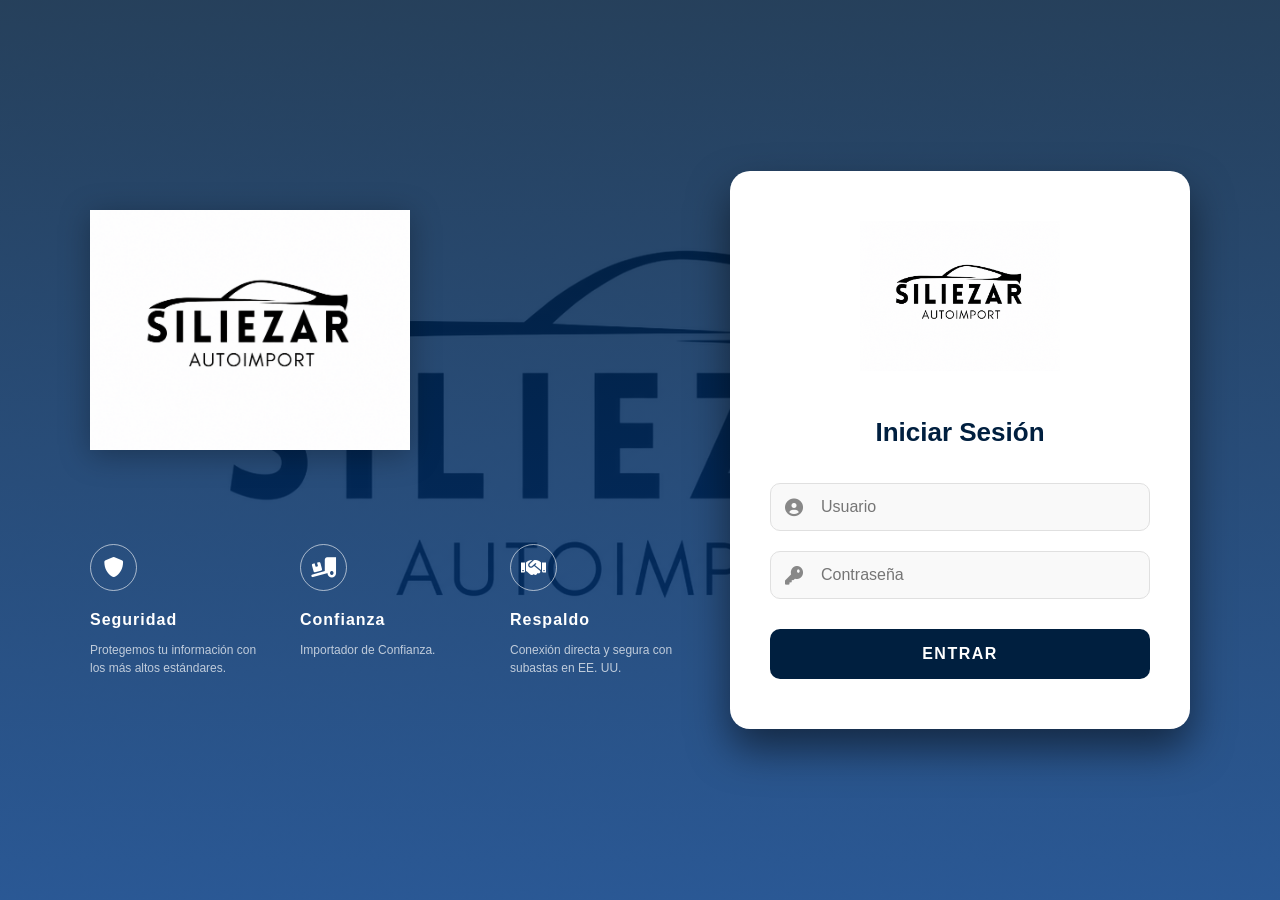
==== commit 366e1854: "Update index.html" ====
--- a/index.html
+++ b/index.html
@@ -1,326 +1,337 @@
-    <!DOCTYPE html>
-    <html lang="es">
-    <head>
-        <meta charset="UTF-8">
-        <meta name="viewport" content="width=device-width, initial-scale=1.0">
-        <title>Siliezar AutoImport | Sistema Pro</title>
-        <link rel="stylesheet" href="https://cdnjs.cloudflare.com/ajax/libs/font-awesome/6.0.0/css/all.min.css">
-        <link href="https://fonts.googleapis.com/css2?family=Plus+Jakarta+Sans:wght@400;600;700;800&display=swap" rel="stylesheet">
+<!DOCTYPE html>
+<html lang="es">
+<head>
+    <!-- EL GUARDIÁN: Bloquea el acceso si no hay sesión activa -->
+    <script>
+        (function() {
+            // Verificamos si existe la llave en localStorage
+            if (localStorage.getItem("sesionActiva") !== "true") {
+                // Si no hay sesión, redirige al login ANTES de cargar el resto de la página
+                window.location.replace("login.html");
+            }
+        })();
+    </script>
+
+    <meta charset="UTF-8">
+    <meta name="viewport" content="width=device-width, initial-scale=1.0">
+    <title>Siliezar AutoImport | Sistema Pro</title>
+    <link rel="stylesheet" href="https://cdnjs.cloudflare.com/ajax/libs/font-awesome/6.0.0/css/all.min.css">
+    <link href="https://fonts.googleapis.com/css2?family=Plus+Jakarta+Sans:wght@400;600;700;800&display=swap" rel="stylesheet">
+    
+    <style>
+        :root {
+            --blue-larios: #0f4c81;
+            --blue-dark: #0a2540;
+            --accent: #3b82f6;
+            --success: #2ecc71;
+            --danger: #ef4444;
+            --text-main: #1e293b;
+            --bg-light: #f4f7fa;
+        }
+
+        /* Animación de salida */
+        .fade-out {
+            opacity: 0 !important;
+            transition: opacity 0.5s ease;
+            pointer-events: none;
+        }
+
+        body {
+            font-family: 'Plus Jakarta Sans', sans-serif;
+            background-color: var(--bg-light);
+            color: var(--text-main);
+            margin: 0; padding: 20px; font-size: 13px;
+            opacity: 1;
+            transition: opacity 0.4s ease;
+        }
+
+        header {
+            display: flex; justify-content: space-between; align-items: center;
+            max-width: 1200px; margin: 0 auto 20px;
+            background: white; padding: 15px 25px; border-radius: 15px;
+            box-shadow: 0 2px 10px rgba(0,0,0,0.03);
+        }
         
-        <style>
-            :root {
-                --blue-larios: #0f4c81;
-                --blue-dark: #0a2540;
-                --accent: #3b82f6;
-                --success: #2ecc71;
-                --danger: #ef4444;
-                --text-main: #1e293b;
-                --bg-light: #f4f7fa;
-            }
-
-            /* Animación de salida */
-            .fade-out {
-                opacity: 0;
-                transition: opacity 0.5s ease;
-                pointer-events: none;
-            }
-
-            body {
-                font-family: 'Plus Jakarta Sans', sans-serif;
-                background-color: var(--bg-light);
-                color: var(--text-main);
-                margin: 0; padding: 20px; font-size: 13px;
-                opacity: 1;
-                transition: opacity 0.4s ease;
-            }
-
-            header {
-                display: flex; justify-content: space-between; align-items: center;
-                max-width: 1200px; margin: 0 auto 20px;
-                background: white; padding: 15px 25px; border-radius: 15px;
-                box-shadow: 0 2px 10px rgba(0,0,0,0.03);
-            }
-            
-            .header-left { display: flex; align-items: center; gap: 20px; }
-            .logo-img { width: 140px; }
-
-            .btn-logout {
-                background: #fff1f2; color: var(--danger); border: 1px solid #fecaca;
-                padding: 8px 15px; border-radius: 8px; font-weight: 700;
-                cursor: pointer; display: flex; align-items: center; gap: 8px;
-                transition: all 0.3s; font-size: 12px;
-            }
-            .btn-logout:hover { background: var(--danger); color: white; transform: translateY(-1px); }
-
-            .main-layout {
-                display: grid; grid-template-columns: 360px 1fr; gap: 25px;
-                max-width: 1200px; margin: 0 auto;
-            }
-
-            .card {
-                background: white; padding: 20px; border-radius: 15px;
-                box-shadow: 0 4px 12px rgba(0,0,0,0.05);
-            }
-
-            .card-title {
-                font-size: 15px; font-weight: 800; margin-bottom: 15px;
-                color: var(--blue-dark); border-left: 4px solid var(--accent); padding-left: 10px;
-            }
-
-            label { font-weight: 700; font-size: 10px; color: #64748b; text-transform: uppercase; display: block; margin-bottom: 5px; }
-            input, select {
-                width: 100%; padding: 10px; margin-bottom: 15px;
-                border: 2px solid #f1f5f9; border-radius: 8px; font-size: 13px;
-                box-sizing: border-box; transition: 0.3s;
-            }
-
-            .btn-calc {
-                width: 100%; background: var(--blue-dark); color: white; border: none;
-                padding: 14px; border-radius: 10px; font-weight: 700; cursor: pointer; font-size: 14px;
-            }
-
-            .btn-pdf {
-                width: 100%; background: white; border: 2px solid var(--accent);
-                color: var(--accent); padding: 12px; border-radius: 10px;
-                margin-top: 10px; font-weight: 700; display: none; cursor: pointer;
-            }
-
-            /* DISEÑO REPORTE PDF */
-            #area-impresion { background: white; padding: 30px; border-radius: 15px; min-height: 600px; }
-            .report-header { display: none; border-bottom: 2px solid var(--blue-dark); padding-bottom: 15px; margin-bottom: 20px; }
-            
-            .meta-grid {
-                display: none; grid-template-columns: repeat(3, 1fr);
-                background: #f8fafc; padding: 15px; border-radius: 10px;
-                border: 1px solid #e2e8f0; margin-bottom: 20px;
-            }
-            .meta-item b { font-size: 9px; color: #64748b; text-transform: uppercase; display: block; }
-            .meta-item span { font-weight: 700; color: var(--blue-dark); font-size: 14px; }
-
-            .result-container { display: flex; gap: 20px; }
-
-            .opt-card {
-                flex: 1; border: 1px solid #e2e8f0; border-radius: 15px;
-                overflow: hidden; background: white; display: flex; flex-direction: column;
-            }
-            .opt-header { background: var(--blue-dark); color: white; text-align: center; padding: 10px; font-weight: 800; font-size: 11px; }
-            .opt-header.blue { background: var(--blue-larios); }
-
-            .opt-cif { text-align: center; padding: 15px 5px; border-bottom: 1px solid #f1f5f9; }
-            .opt-cif b { font-size: 26px; color: var(--blue-dark); display: block; margin-top: 5px; }
-
-            .cat-tag { 
-                font-size: 10px; font-weight: 800; color: #64748b; padding: 8px 15px; 
-                background: #f1f5f9; text-transform: uppercase; display: flex; align-items: center; gap: 8px;
-            }
-            .item-row { display: flex; justify-content: space-between; padding: 6px 15px; border-bottom: 1px solid #f8fafc; font-size: 12px; }
-
-            .total-section { 
-                background: #f8fafc; padding: 20px 10px; text-align: center; margin-top: auto;
-                border-top: 1px dashed #cbd5e1;
-            }
-            .total-value { color: var(--success); font-size: 32px; font-weight: 800; margin: 0; }
-
-            .disclaimer { display: none; font-size: 10px; color: #64748b; text-align: center; margin-top: 25px; border-top: 1px solid #e2e8f0; padding-top: 15px; }
-
-            @media print {
-                header, .ui-input-section, .btn-pdf { display: none !important; }
-                body { padding: 0; background: white !important; }
-                .main-layout { display: block !important; }
-                #area-impresion { padding: 0; border-radius: 0; box-shadow: none; }
-                .report-header, .meta-grid, .disclaimer { display: grid !important; }
-                .report-header { display: flex !important; justify-content: space-between; align-items: center; }
-                .result-container { display: flex !important; flex-direction: row !important; gap: 15px; }
-                .opt-card { border: 1px solid #cbd5e1 !important; height: auto !important; }
-                .total-section { background: #f8fafc !important; -webkit-print-color-adjust: exact; }
-            }
-        </style>
-    </head>
-    <body>
-
-        <header id="main-header">
-            <div class="header-left">
-                <img src="imagenes/logo.png" class="logo-img">
-                <div style="font-weight: 800; color: var(--blue-dark); font-size: 14px;">SISTEMA DE COTIZACIONES</div>
-            </div>
-            <button class="btn-logout" onclick="cerrarSesion()">
-                <i class="fas fa-sign-out-alt"></i> SALIR DEL SISTEMA
-            </button>
-        </header>
-
-        <div class="main-layout" id="main-content">
-            <div class="ui-input-section">
-                <div class="card">
-                    <div class="card-title">Configuración del Vehículo</div>
-                    
-                    <label>Nombre del Vehículo</label>
-                    <input type="text" id="vehiculo" placeholder="Ej. Honda Civic">
-
-                    <label>Número de Lote</label>
-                    <input type="text" id="lote" placeholder="00000000">
-
-                    <label>Subasta</label>
-                    <select id="casa_subasta" onchange="calcularFacturaAutomatica()">
-                        <option value="iaai">IAAI</option>
-                        <option value="copart" selected>Copart (U.S. Licensed)</option>
-                    </select>
-
-                    <label>Bid (Oferta USD)</label>
-                    <input type="number" id="bid_subasta" oninput="calcularFacturaAutomatica()" placeholder="0.00">
-
-                    <label>Factura Subasta (Con Fees)</label>
-                    <input type="number" id="factura" readonly style="background: #f8fafc; font-weight: 700; color: var(--accent);">
-
-                    <label>Seleccionar Tipo de Vehículo (DAI)</label>
-                    <select id="tipo_dai">
-                        <option value="0.25">Automovil < 1300cc (25%)</option>
-                        <option value="0.25">Automovil > 1300cc (25%)</option>
-                        <option value="0.30">Automovil > 2000cc (30%)</option>
-                        <option value="0.30">Automovil > 2000cc AWD (30%)</option>
-                        <option value="0.05">Pickups (5%)</option>
-                        <option value="0.30">Vehiculo 4x4 (30%)</option>
-                        <option value="0.01">Camiones 4-20T (1%)</option>
-                        <option value="0.15">Moto < 250cc (15%)</option>
-                        <option value="0.15">Moto > 250cc (15%)</option>
-                    </select>
-
-                    <label>Estado / Patio</label>
-                    <select id="estado" onchange="cargarPatios()"><option value="">Seleccione estado...</option></select>
-                    <select id="patio"></select>
-
-                    <button class="btn-calc" onclick="generarReporte()">CALCULAR AHORA</button>
-                    <button id="btnPdf" class="btn-pdf" onclick="window.print()">
-                        <i class="fas fa-file-pdf"></i> GENERAR PDF
-                    </button>
-                </div>
-            </div>
-
-            <div id="area-impresion">
-                <div class="report-header">
-                    <div>
-                        <h2 style="margin:0; color:var(--blue-dark);">PRESUPUESTO DE IMPORTACIÓN</h2>
-                        <span style="color:var(--accent); font-weight:800;">Siliezar AutoImport El Salvador</span>
-                    </div>
-                    <img src="imagenes/logo.png" style="width:120px;">
-                </div>
-
-                <div id="meta-info" class="meta-grid">
-                    <div class="meta-item"><b>Vehículo</b><span id="res-vehiculo"></span></div>
-                    <div class="meta-item"><b>Lote</b><span id="res-lote"></span></div>
-                    <div class="meta-item"><b>Fecha</b><span id="res-fecha"></span></div>
-                </div>
-
-                <div id="pdf-columnas" class="result-container"></div>
-
-                <div id="disclaimer-text" class="disclaimer">
-                    * Los cálculos son proyecciones basadas en su imagen de referencia (DAI corregido).
-                </div>
+        .header-left { display: flex; align-items: center; gap: 20px; }
+        .logo-img { width: 140px; }
+
+        .btn-logout {
+            background: #fff1f2; color: var(--danger); border: 1px solid #fecaca;
+            padding: 8px 15px; border-radius: 8px; font-weight: 700;
+            cursor: pointer; display: flex; align-items: center; gap: 8px;
+            transition: all 0.3s; font-size: 12px;
+        }
+        .btn-logout:hover { background: var(--danger); color: white; transform: translateY(-1px); }
+
+        .main-layout {
+            display: grid; grid-template-columns: 350px 1fr; gap: 25px;
+            max-width: 1200px; margin: 0 auto;
+        }
+
+        .card {
+            background: white; padding: 20px; border-radius: 15px;
+            box-shadow: 0 4px 12px rgba(0,0,0,0.05);
+        }
+
+        .card-title {
+            font-size: 15px; font-weight: 800; margin-bottom: 15px;
+            color: var(--blue-dark); border-left: 4px solid var(--accent); padding-left: 10px;
+        }
+
+        label { font-weight: 700; font-size: 10px; color: #64748b; text-transform: uppercase; display: block; margin-bottom: 5px; }
+        input, select {
+            width: 100%; padding: 10px; margin-bottom: 15px;
+            border: 2px solid #f1f5f9; border-radius: 8px; font-size: 13px;
+            box-sizing: border-box; transition: 0.3s;
+        }
+
+        .btn-calc {
+            width: 100%; background: var(--blue-dark); color: white; border: none;
+            padding: 14px; border-radius: 10px; font-weight: 700; cursor: pointer; font-size: 14px;
+        }
+
+        .btn-pdf {
+            width: 100%; background: white; border: 2px solid var(--accent);
+            color: var(--accent); padding: 12px; border-radius: 10px;
+            margin-top: 10px; font-weight: 700; display: none; cursor: pointer;
+        }
+
+        /* DISEÑO REPORTE PDF */
+        #area-impresion { background: white; padding: 30px; border-radius: 15px; min-height: 600px; }
+        .report-header { display: none; border-bottom: 2px solid var(--blue-dark); padding-bottom: 15px; margin-bottom: 20px; }
+        
+        .meta-grid {
+            display: none; grid-template-columns: repeat(3, 1fr);
+            background: #f8fafc; padding: 15px; border-radius: 10px;
+            border: 1px solid #e2e8f0; margin-bottom: 20px;
+        }
+        .meta-item b { font-size: 9px; color: #64748b; text-transform: uppercase; display: block; }
+        .meta-item span { font-weight: 700; color: var(--blue-dark); font-size: 14px; }
+
+        .result-container { display: flex; gap: 20px; }
+
+        .opt-card {
+            flex: 1; border: 1px solid #e2e8f0; border-radius: 15px;
+            overflow: hidden; background: white; display: flex; flex-direction: column;
+        }
+        .opt-header { background: var(--blue-dark); color: white; text-align: center; padding: 10px; font-weight: 800; font-size: 11px; }
+        .opt-header.blue { background: var(--blue-larios); }
+
+        .opt-cif { text-align: center; padding: 15px 5px; border-bottom: 1px solid #f1f5f9; }
+        .opt-cif b { font-size: 26px; color: var(--blue-dark); display: block; margin-top: 5px; }
+
+        .cat-tag { 
+            font-size: 10px; font-weight: 800; color: #64748b; padding: 8px 15px; 
+            background: #f1f5f9; text-transform: uppercase; display: flex; align-items: center; gap: 8px;
+        }
+        .item-row { display: flex; justify-content: space-between; padding: 6px 15px; border-bottom: 1px solid #f8fafc; font-size: 12px; }
+
+        .total-section { 
+            background: #f8fafc; padding: 20px 10px; text-align: center; margin-top: auto;
+            border-top: 1px dashed #cbd5e1;
+        }
+        .total-value { color: var(--success); font-size: 32px; font-weight: 800; margin: 0; }
+
+        .disclaimer { display: none; font-size: 10px; color: #64748b; text-align: center; margin-top: 25px; border-top: 1px solid #e2e8f0; padding-top: 15px; }
+
+        @media print {
+            header, .ui-input-section, .btn-pdf { display: none !important; }
+            body { padding: 0; background: white !important; }
+            .main-layout { display: block !important; }
+            #area-impresion { padding: 0; border-radius: 0; box-shadow: none; }
+            .report-header, .meta-grid, .disclaimer { display: grid !important; }
+            .report-header { display: flex !important; justify-content: space-between; align-items: center; }
+            .result-container { display: flex !important; flex-direction: row !important; gap: 15px; }
+            .opt-card { border: 1px solid #cbd5e1 !important; height: auto !important; }
+            .total-section { background: #f8fafc !important; -webkit-print-color-adjust: exact; }
+        }
+    </style>
+</head>
+<body>
+
+    <header id="main-header">
+        <div class="header-left">
+            <img src="imagenes/logo.png" class="logo-img">
+            <div style="font-weight: 800; color: var(--blue-dark); font-size: 14px;">SISTEMA DE COTIZACIONES</div>
+        </div>
+        <button class="btn-logout" onclick="cerrarSesion()">
+            <i class="fas fa-sign-out-alt"></i> SALIR DEL SISTEMA
+        </button>
+    </header>
+
+    <div class="main-layout" id="main-content">
+        <div class="ui-input-section">
+            <div class="card">
+                <div class="card-title">Configuración del Vehículo</div>
+                
+                <label>Nombre del Vehículo</label>
+                <input type="text" id="vehiculo" placeholder="Ej. Honda Civic">
+
+                <label>Número de Lote</label>
+                <input type="text" id="lote" placeholder="00000000">
+
+                <label>Subasta</label>
+                <select id="casa_subasta" onchange="calcularFacturaAutomatica()">
+                    <option value="iaai">IAAI</option>
+                    <option value="copart" selected>Copart (U.S. Licensed)</option>
+                </select>
+
+                <label>Bid (Oferta USD)</label>
+                <input type="number" id="bid_subasta" oninput="calcularFacturaAutomatica()" placeholder="0.00">
+
+                <label>Factura Subasta (Con Fees)</label>
+                <input type="number" id="factura" readonly style="background: #f8fafc; font-weight: 700; color: var(--accent);">
+
+                <label>Seleccionar Tipo de Vehículo (DAI)</label>
+                <select id="tipo_dai">
+                    <option value="0.25">Automovil < 1300cc (25%)</option>
+                    <option value="0.25">Automovil > 1300cc (25%)</option>
+                    <option value="0.30">Automovil > 2000cc (30%)</option>
+                    <option value="0.30">Automovil > 2000cc AWD (30%)</option>
+                    <option value="0.05">Pickups (5%)</option>
+                    <option value="0.30">Vehiculo 4x4 (30%)</option>
+                    <option value="0.01">Camiones 4-20T (1%)</option>
+                    <option value="0.15">Moto < 250cc (15%)</option>
+                    <option value="0.15">Moto > 250cc (15%)</option>
+                </select>
+
+                <label>Estado / Patio</label>
+                <select id="estado" onchange="cargarPatios()"><option value="">Seleccione estado...</option></select>
+                <select id="patio"></select>
+
+                <button class="btn-calc" onclick="generarReporte()">CALCULAR AHORA</button>
+                <button id="btnPdf" class="btn-pdf" onclick="window.print()">
+                    <i class="fas fa-file-pdf"></i> GENERAR PDF
+                </button>
             </div>
         </div>
 
-        <script src="iaa.js"></script>
-        <script src="copart.js"></script>
-        <script src="matus.js"></script>
-        <script src="ptp.js"></script>
-
-        <script>
-            // Función de salida rápida con animación
-            function cerrarSesion() {
-                // 1. Efecto visual de desvanecimiento
-                document.body.classList.add('fade-out');
-
-                // 2. Limpieza de datos
-                localStorage.clear();
-                sessionStorage.clear();
-
-                // 3. Redirección tras la animación (500ms)
-                setTimeout(() => {
-                    window.location.href = "login.html"; 
-                }, 500);
+        <div id="area-impresion">
+            <div class="report-header">
+                <div>
+                    <h2 style="margin:0; color:var(--blue-dark);">PRESUPUESTO DE IMPORTACIÓN</h2>
+                    <span style="color:var(--accent); font-weight:800;">Siliezar AutoImport El Salvador</span>
+                </div>
+                <img src="imagenes/logo.png" style="width:120px;">
+            </div>
+
+            <div id="meta-info" class="meta-grid">
+                <div class="meta-item"><b>Vehículo</b><span id="res-vehiculo"></span></div>
+                <div class="meta-item"><b>Lote</b><span id="res-lote"></span></div>
+                <div class="meta-item"><b>Fecha</b><span id="res-fecha"></span></div>
+            </div>
+
+            <div id="pdf-columnas" class="result-container"></div>
+
+            <div id="disclaimer-text" class="disclaimer">
+                * Los cálculos son proyecciones basadas en su imagen de referencia (DAI corregido).
+            </div>
+        </div>
+    </div>
+
+    <!-- Scripts externos -->
+    <script src="iaa.js"></script>
+    <script src="copart.js"></script>
+    <script src="matus.js"></script>
+    <script src="ptp.js"></script>
+
+    <script>
+        function cerrarSesion() {
+            // Animación de salida
+            document.body.classList.add('fade-out');
+
+            // Borramos de raíz toda la sesión
+            localStorage.clear();
+            sessionStorage.clear();
+            
+            // Redirección inmediata
+            setTimeout(() => {
+                window.location.replace("login.html");
+            }, 500);
+        }
+
+        function calcularFacturaAutomatica() {
+            const bidVal = parseFloat(document.getElementById("bid_subasta").value);
+            const casa = document.getElementById("casa_subasta").value;
+            const inputFactura = document.getElementById("factura");
+            if (!isNaN(bidVal) && bidVal > 0) {
+                let fees = (casa === "iaai") ? calcularFeesIAA(bidVal) : calcularFeesCopart(bidVal);
+                inputFactura.value = (bidVal + fees).toFixed(2);
+            } else { inputFactura.value = ""; }
+        }
+
+        window.onload = function() {
+            const sEstado = document.getElementById("estado");
+            if (typeof gruasMatus !== 'undefined') {
+                Object.keys(gruasMatus).sort().forEach(est => {
+                    const opt = document.createElement("option");
+                    opt.value = est; opt.textContent = est.replace(/_/g, " ");
+                    sEstado.appendChild(opt);
+                });
             }
-
-            function calcularFacturaAutomatica() {
-                const bidVal = parseFloat(document.getElementById("bid_subasta").value);
-                const casa = document.getElementById("casa_subasta").value;
-                const inputFactura = document.getElementById("factura");
-                if (!isNaN(bidVal) && bidVal > 0) {
-                    let fees = (casa === "iaai") ? calcularFeesIAA(bidVal) : calcularFeesCopart(bidVal);
-                    inputFactura.value = (bidVal + fees).toFixed(2);
-                } else { inputFactura.value = ""; }
+        };
+
+        function cargarPatios() {
+            const est = document.getElementById("estado").value;
+            const sPatio = document.getElementById("patio");
+            sPatio.innerHTML = "";
+            if (gruasMatus[est]) {
+                gruasMatus[est].forEach(p => {
+                    const opt = document.createElement("option");
+                    opt.value = p.precio; opt.textContent = p.ciudad;
+                    sPatio.appendChild(opt);
+                });
             }
-
-            window.onload = function() {
-                const sEstado = document.getElementById("estado");
-                if (typeof gruasMatus !== 'undefined') {
-                    Object.keys(gruasMatus).sort().forEach(est => {
-                        const opt = document.createElement("option");
-                        opt.value = est; opt.textContent = est.replace(/_/g, " ");
-                        sEstado.appendChild(opt);
-                    });
-                }
-            };
-
-            function cargarPatios() {
-                const est = document.getElementById("estado").value;
-                const sPatio = document.getElementById("patio");
-                sPatio.innerHTML = "";
-                if (gruasMatus[est]) {
-                    gruasMatus[est].forEach(p => {
-                        const opt = document.createElement("option");
-                        opt.value = p.precio; opt.textContent = p.ciudad;
-                        sPatio.appendChild(opt);
-                    });
-                }
-            }
-
-            function generarReporte() {
-                const facturaVal = parseFloat(document.getElementById("factura").value) || 0;
-                const gruaVal = parseFloat(document.getElementById("patio").value) || 0;
-                const daiPorc = parseFloat(document.getElementById("tipo_dai").value);
-                
-                if (facturaVal <= 0) return alert("Ingrese el BID.");
-
-                const flete = 955.00;
-                const tramitador = 100.00;
-                const docBL = 20.00;
-                const pagoPuerto = 43.00;
-
-                const valorCIF = facturaVal + flete + gruaVal; 
-                const dai = valorCIF * daiPorc;
-                const iva = (valorCIF + dai) * 0.13;
-                const matricula = valorCIF * 0.057;
-                const totalFinal = valorCIF + dai + iva + matricula + tramitador + docBL + pagoPuerto;
-
-                document.getElementById("res-vehiculo").textContent = document.getElementById("vehiculo").value || "Vehículo";
-                document.getElementById("res-lote").textContent = document.getElementById("lote").value || "N/A";
-                document.getElementById("res-fecha").textContent = new Date().toLocaleDateString();
-                document.getElementById("meta-info").style.display = "grid";
-
-                const crearTarjeta = (titulo, color, rec) => `
-                    <div class="opt-card">
-                        <div class="opt-header ${color}">${titulo} ${rec ? '★ RECOMENDADO' : ''}</div>
-                        <div class="opt-cif"><span>VALOR CIF ADUANA:</span><b>$${valorCIF.toLocaleString(undefined,{minimumFractionDigits:2})}</b></div>
-                        <div class="cat-tag"><i class="fas fa-truck"></i> LOGÍSTICA</div>
-                        <div class="item-row"><span>Flete Marítimo:</span><b>$${flete.toFixed(2)}</b></div>
-                        <div class="item-row"><span>Grúa Interna:</span><b>$${gruaVal.toFixed(2)}</b></div>
-                        <div class="cat-tag"><i class="fas fa-university"></i> IMPUESTOS ADUANA</div>
-                        <div class="item-row"><span>DAI (${(daiPorc*100).toFixed(0)}%):</span><b>$${dai.toFixed(2)}</b></div>
-                        <div class="item-row"><span>IVA (13%):</span><b>$${iva.toFixed(2)}</b></div>
-                        <div class="item-row"><span>Matrícula (5.7%):</span><b>$${matricula.toFixed(2)}</b></div>
-                        <div class="cat-tag"><i class="fas fa-wallet"></i> OTROS GASTOS</div>
-                        <div class="item-row"><span>Tramitador:</span><b>$${tramitador.toFixed(2)}</b></div>
-                        <div class="item-row"><span>Documentación BL:</span><b>$${docBL.toFixed(2)}</b></div>
-                        <div class="item-row"><span>Pago Puerto (PE):</span><b>$${pagoPuerto.toFixed(2)}</b></div>
-                        <div class="total-section">
-                            <span style="font-size:9px; font-weight:800; color:#64748b;">TOTAL PUESTO EN ADUANA</span>
-                            <h2 class="total-value">$${totalFinal.toLocaleString(undefined,{minimumFractionDigits:2})}</h2>
-                        </div>
-                    </div>`;
-
-                document.getElementById("pdf-columnas").innerHTML = crearTarjeta("OPCIÓN A", "", true) + crearTarjeta("OPCIÓN B", "blue", false);
-                document.getElementById("btnPdf").style.display = "block";
-                document.getElementById("disclaimer-text").style.display = "block";
-            }
-        </script>
-    </body>
-    </html>+        }
+
+        function generarReporte() {
+            const facturaVal = parseFloat(document.getElementById("factura").value) || 0;
+            const gruaVal = parseFloat(document.getElementById("patio").value) || 0;
+            const daiPorc = parseFloat(document.getElementById("tipo_dai").value);
+            
+            if (facturaVal <= 0) return alert("Ingrese el BID.");
+
+            const flete = 955.00;
+            const tramitador = 100.00;
+            const docBL = 20.00;
+            const pagoPuerto = 43.00;
+
+            const valorCIF = facturaVal + flete + gruaVal; 
+            const dai = valorCIF * daiPorc;
+            const iva = (valorCIF + dai) * 0.13;
+            const matricula = valorCIF * 0.057;
+            const totalFinal = valorCIF + dai + iva + matricula + tramitador + docBL + pagoPuerto;
+
+            document.getElementById("res-vehiculo").textContent = document.getElementById("vehiculo").value || "Vehículo";
+            document.getElementById("res-lote").textContent = document.getElementById("lote").value || "N/A";
+            document.getElementById("res-fecha").textContent = new Date().toLocaleDateString();
+            document.getElementById("meta-info").style.display = "grid";
+
+            const crearTarjeta = (titulo, color, rec) => `
+                <div class="opt-card">
+                    <div class="opt-header ${color}">${titulo} ${rec ? '★ RECOMENDADO' : ''}</div>
+                    <div class="opt-cif"><span>VALOR CIF ADUANA:</span><b>$${valorCIF.toLocaleString(undefined,{minimumFractionDigits:2})}</b></div>
+                    <div class="cat-tag"><i class="fas fa-truck"></i> LOGÍSTICA</div>
+                    <div class="item-row"><span>Flete Marítimo:</span><b>$${flete.toFixed(2)}</b></div>
+                    <div class="item-row"><span>Grúa Interna:</span><b>$${gruaVal.toFixed(2)}</b></div>
+                    <div class="cat-tag"><i class="fas fa-university"></i> IMPUESTOS ADUANA</div>
+                    <div class="item-row"><span>DAI (${(daiPorc*100).toFixed(0)}%):</span><b>$${dai.toFixed(2)}</b></div>
+                    <div class="item-row"><span>IVA (13%):</span><b>$${iva.toFixed(2)}</b></div>
+                    <div class="item-row"><span>Matrícula (5.7%):</span><b>$${matricula.toFixed(2)}</b></div>
+                    <div class="cat-tag"><i class="fas fa-wallet"></i> OTROS GASTOS</div>
+                    <div class="item-row"><span>Tramitador:</span><b>$${tramitador.toFixed(2)}</b></div>
+                    <div class="item-row"><span>Documentación BL:</span><b>$${docBL.toFixed(2)}</b></div>
+                    <div class="item-row"><span>Pago Puerto (PE):</span><b>$${pagoPuerto.toFixed(2)}</b></div>
+                    <div class="total-section">
+                        <span style="font-size:9px; font-weight:800; color:#64748b;">TOTAL PUESTO EN ADUANA</span>
+                        <h2 class="total-value">$${totalFinal.toLocaleString(undefined,{minimumFractionDigits:2})}</h2>
+                    </div>
+                </div>`;
+
+            document.getElementById("pdf-columnas").innerHTML = crearTarjeta("OPCIÓN A", "", true) + crearTarjeta("OPCIÓN B", "blue", false);
+            document.getElementById("btnPdf").style.display = "block";
+            document.getElementById("disclaimer-text").style.display = "block";
+        }
+    </script>
+</body>
+</html>
